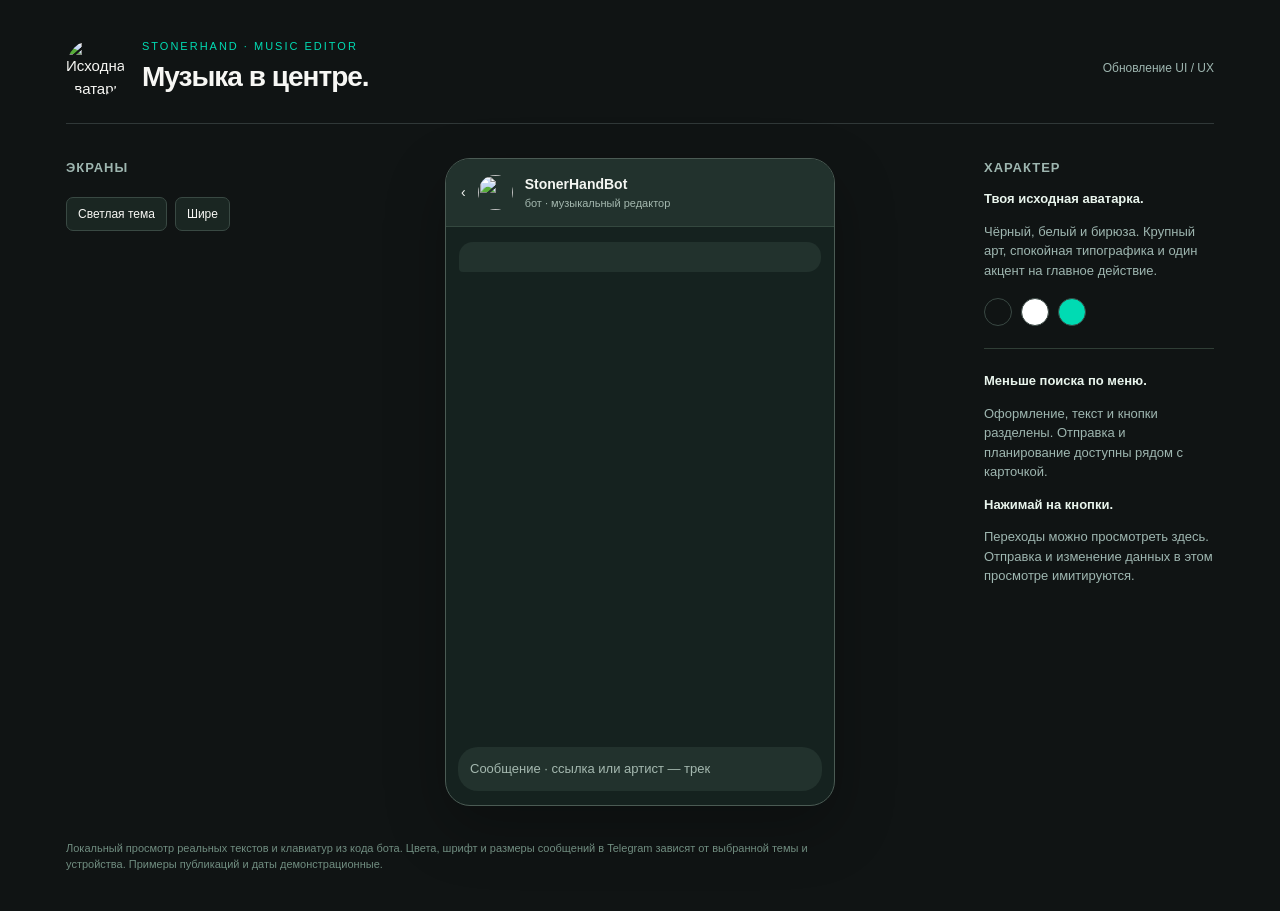
==== scripts/ui_preview.html @ 24ad0dd6 "feat: refresh Telegram editor and preserve StonerHand identity (1.16.0)" ====
<!doctype html><html lang="ru"><meta charset="utf-8"><meta name="viewport" content="width=device-width,initial-scale=1"><title>StonerHand · Новый интерфейс</title>
<style>
*{box-sizing:border-box}body{margin:0;background:#101414;color:#f7f7f4;font:15px/1.5 -apple-system,BlinkMacSystemFont,Arial,sans-serif}.page{max-width:1220px;margin:auto;padding:38px 36px}header{display:flex;gap:18px;align-items:center;border-bottom:1px solid #303838;padding-bottom:24px}header img{width:58px;height:58px;border-radius:50%}.eyebrow{color:#00dbb3;font-size:11px;letter-spacing:2px;text-transform:uppercase}h1{font-size:28px;font-weight:650;margin:1px 0;letter-spacing:-1px}.tag{margin-left:auto;color:#9eb6b0;font-size:12px}main{display:grid;grid-template-columns:230px minmax(340px,1fr) 230px;gap:42px;margin-top:34px;align-items:start}aside h2{font-size:13px;color:#9eb6b0;letter-spacing:1px;text-transform:uppercase;margin:0 0 12px}button{cursor:pointer;font:inherit}nav button{display:block;width:100%;border:0;border-left:2px solid transparent;text-align:left;background:none;padding:10px 14px;color:#abc0b9;font-size:14px}nav button[aria-current=true]{border-color:#00dbb3;color:#fff;background:#192522}nav button:hover{color:#00dbb3}.controls{display:flex;flex-wrap:wrap;gap:8px;margin:20px 0}.controls button{border:1px solid #394943;border-radius:7px;background:#1a2622;color:#f7f7f4;padding:7px 11px;font-size:12px}.phone{--chat:#15221f;--bubble:#22322d;--button:#2d423a;--fg:#f4f6f2;--muted:#a4b8af;--line:#34483f;max-width:390px;min-width:0;margin:auto;border:1px solid #4b5b54;border-radius:25px;overflow:hidden;background:var(--chat);box-shadow:0 22px 60px #0004}.phone.light{--chat:#e5ece7;--bubble:#fff;--button:#d7e4da;--fg:#1b2d26;--muted:#4e665a;--line:#c3d3c8}.phone.wide{max-width:580px}.chat-head{background:var(--bubble);color:var(--fg);display:flex;align-items:center;gap:12px;padding:15px;border-bottom:1px solid var(--line);font-size:14px}.chat-head img{width:35px;height:35px;border-radius:50%}.chat-head small{display:block;color:var(--muted);font-size:11px}.chat-body{padding:15px 13px;min-height:520px;max-height:690px;overflow:auto}.message{background:var(--bubble);color:var(--fg);border-radius:14px 14px 14px 4px;padding:15px;font-size:14px;line-height:1.5;overflow-wrap:anywhere}.message img{display:block;width:100%;border-radius:9px;margin-bottom:14px}.message b{font-weight:650}.message i{font-size:12px;color:var(--muted)}.message code{font-size:12px;color:var(--fg);background:var(--button);padding:2px 4px;border-radius:3px}.message blockquote{margin:8px 0;border-left:3px solid #00b896;padding:6px 10px;background:var(--button);border-radius:0 5px 5px 0}.row{display:flex;gap:5px;margin-top:5px}.row button{flex:1;min-width:0;min-height:43px;color:var(--fg);border:0;background:var(--button);border-radius:7px;font-size:13px;font-weight:550;padding:9px 7px;overflow-wrap:anywhere}.row button.primary{background:#3283be;color:#fff}.row button.success{background:#348959;color:white}.row button.danger{background:#aa4242;color:white}.input{margin:0 12px 14px;padding:12px;background:var(--bubble);color:var(--muted);border-radius:20px;font-size:13px}.notes{font-size:13px;color:#9eb6b0}.notes strong{color:#e9f5ed;font-weight:550}.swatches{display:flex;gap:9px;margin:18px 0}.swatches i{width:28px;height:28px;border:1px solid #3a4944;border-radius:50%}.note-rule{height:1px;background:#303e36;margin:22px 0}.toast{margin-top:14px;color:#00dbb3;font-size:12px;min-height:36px}footer{color:#708d80;font-size:11px;margin-top:34px;max-width:780px}button:focus-visible{outline:2px solid #00dbb3;outline-offset:2px}@media(max-width:1000px){main{grid-template-columns:190px 1fr}.notes{grid-column:1/-1;max-width:750px;display:flex;gap:20px}.notes section{flex:1}.phone.wide{max-width:100%}}@media(max-width:650px){.page{padding:18px 12px}h1{font-size:23px}.tag{display:none}main{display:block;margin-top:18px}nav{display:flex;overflow:auto;gap:2px;margin-bottom:18px}nav button{width:auto;white-space:nowrap;font-size:12px;padding:9px 10px;border-left:0;border-bottom:2px solid transparent}nav button[aria-current=true]{border-bottom-color:#00dbb3}.phone{width:100%}.controls{margin:14px 0}.notes{display:block;margin-top:28px}aside h2{display:none}footer{margin-top:18px}}
</style><div class="page"><header><img src="[data-uri]" alt="Исходная аватарка StonerHand"><div><div class="eyebrow">StonerHand · music editor</div><h1>Музыка в центре.</h1></div><span class="tag">Обновление UI / UX</span></header><main><aside><h2>Экраны</h2><nav id="nav"></nav><div class="controls"><button id="theme">Светлая тема</button><button id="width">Шире</button></div><div class="toast" id="toast" role="status" aria-live="polite"></div></aside><section aria-label="Просмотр интерфейса"><div class="phone" id="phone"><div class="chat-head"><span>‹</span><img src="[data-uri]" alt=""><div><strong>StonerHandBot</strong><small>бот · музыкальный редактор</small></div></div><div class="chat-body" id="chat"><div class="message" id="message"></div><div id="keyboard"></div></div><div class="input">Сообщение · ссылка или артист — трек</div></div></section><aside class="notes"><section><h2>Характер</h2><strong>Твоя исходная аватарка.</strong><p>Чёрный, белый и бирюза. Крупный арт, спокойная типографика и один акцент на главное действие.</p><div class="swatches"><i style="background:#101414"></i><i style="background:#fff"></i><i style="background:#00dbb3"></i></div></section><section><div class="note-rule"></div><strong>Меньше поиска по меню.</strong><p>Оформление, текст и кнопки разделены. Отправка и планирование доступны рядом с карточкой.</p><strong>Нажимай на кнопки.</strong><p>Переходы можно просмотреть здесь. Отправка и изменение данных в этом просмотре имитируются.</p></section></aside></main><footer>Локальный просмотр реальных текстов и клавиатур из кода бота. Цвета, шрифт и размеры сообщений в Telegram зависят от выбранной темы и устройства. Примеры публикаций и даты демонстрационные.</footer></div>
<script>
const screens=__SCREEN_DATA__;
const titles={welcome:'01 · Первый запуск',home:'02 · Главное меню',card:'03 · Карточка',editor:'04 · Редактор',send:'05 · Отправка',schedule:'06 · Планирование',settings:'07 · Настройки',drafts0:'08 · Черновики',collection:'09 · Подборка',error:'10 · Ошибка',published:'11 · Готовый пост'};
const routes={'menu:start':'home','menu:create':'create','menu:more':'settings','menu:drafts':'drafts0','menu:recent':'recent0','editor:b':'card','editor:m':'editor','editor:ap':'appearance','editor:tx':'text','editor:ls':'platforms','editor:zs':'style','editor:rs':'format','editor:ts':'intro','editor:hs':'tags','editor:o':'send','editor:qs':'schedule','editor:f':'card','editor:pv':'preview','editor:tools':'tools','editor:p':'confirm','editor:pc':'published','editor:s':'sent','crate:open':'collection','prefs:open':'settings','prefs:language':'pref_language','prefs:appearance':'pref_appearance','prefs:tags':'pref_tags'};
const nav=document.getElementById('nav');for(const [key,label] of Object.entries(titles)){const b=document.createElement('button');b.textContent=label;b.dataset.screen=key;b.onclick=()=>show(key);nav.append(b)}
function show(name){const s=screens[name]||screens.card;document.getElementById('message').innerHTML=(s.art?'<img alt="Аватарка StonerHand" src="[data-uri]">':'')+s.text.replaceAll('\n','<br>');const kb=document.getElementById('keyboard');kb.replaceChildren();for(const row of s.rows){const el=document.createElement('div');el.className='row';for(const data of row){const b=document.createElement('button');b.textContent=data.label;b.className=data.style;b.onclick=()=>act(data.action);el.append(b)}kb.append(el)}document.querySelectorAll('nav button').forEach(b=>b.setAttribute('aria-current',b.dataset.screen===name));document.getElementById('chat').scrollTop=0;document.getElementById('toast').textContent='';}
function act(action){const p=action.split('|');const key=p[1]+':'+p[2];if(action==='sample'){show('card');return}if(key==='menu:drafts'||key==='menu:recent'){show(p[2]+(p[3]||0));return}if(routes[key]){show(routes[key]);return}document.getElementById('toast').textContent=action==='external'?'В Telegram эта кнопка открывает ссылку.':'В Telegram здесь выполняется выбранное действие.';}
document.getElementById('theme').onclick=function(){document.getElementById('phone').classList.toggle('light');this.textContent=document.getElementById('phone').classList.contains('light')?'Тёмная тема':'Светлая тема'};document.getElementById('width').onclick=function(){document.getElementById('phone').classList.toggle('wide');this.textContent=document.getElementById('phone').classList.contains('wide')?'Уже':'Шире'};show('card');
</script></html>
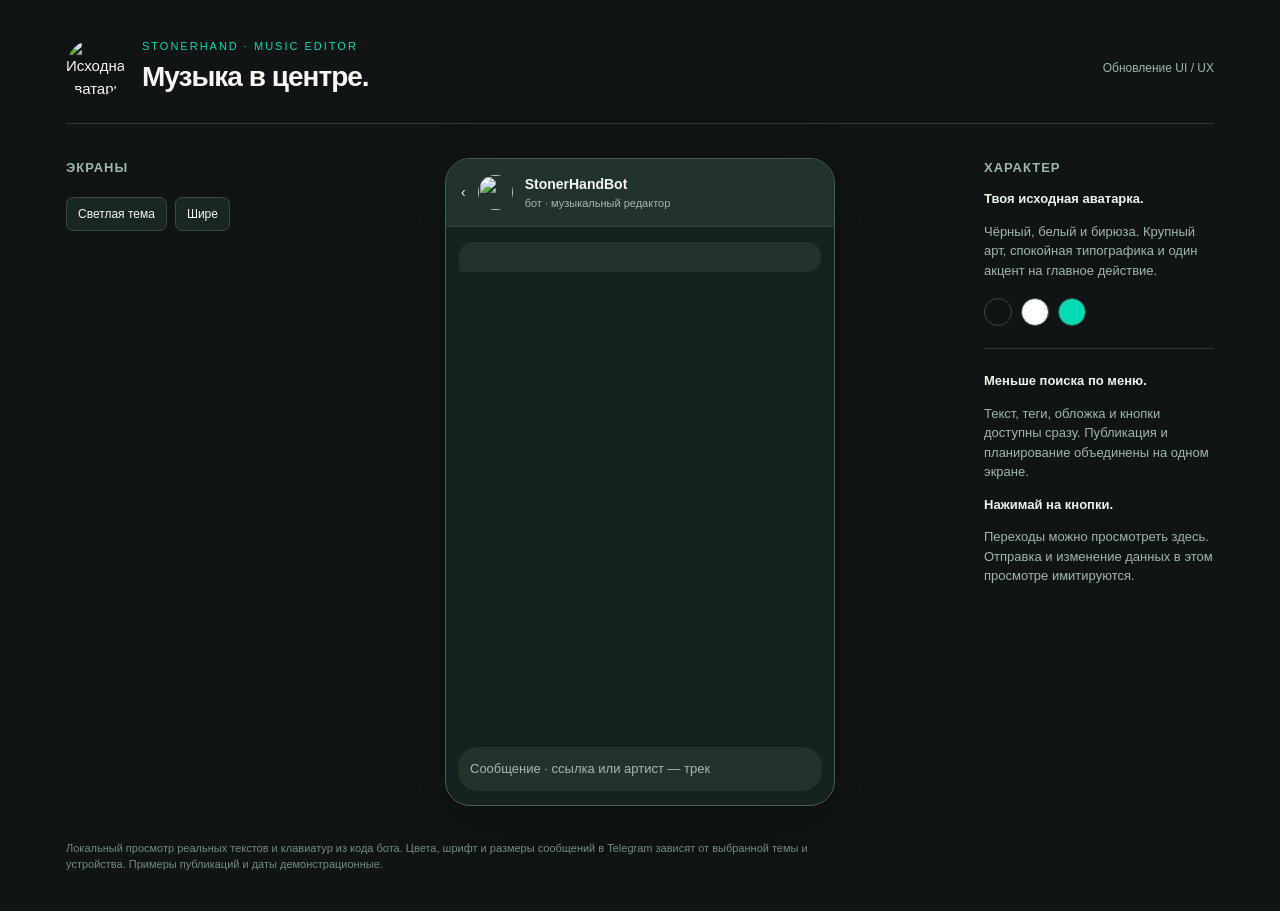
==== commit 174f0b24: "feat: simplify bot menus and rewrite editor copy (1.18.0)" ====
--- a/scripts/ui_preview.html
+++ b/scripts/ui_preview.html
@@ -1,11 +1,11 @@
 <!doctype html><html lang="ru"><meta charset="utf-8"><meta name="viewport" content="width=device-width,initial-scale=1"><title>StonerHand · Новый интерфейс</title>
 <style>
 *{box-sizing:border-box}body{margin:0;background:#101414;color:#f7f7f4;font:15px/1.5 -apple-system,BlinkMacSystemFont,Arial,sans-serif}.page{max-width:1220px;margin:auto;padding:38px 36px}header{display:flex;gap:18px;align-items:center;border-bottom:1px solid #303838;padding-bottom:24px}header img{width:58px;height:58px;border-radius:50%}.eyebrow{color:#00dbb3;font-size:11px;letter-spacing:2px;text-transform:uppercase}h1{font-size:28px;font-weight:650;margin:1px 0;letter-spacing:-1px}.tag{margin-left:auto;color:#9eb6b0;font-size:12px}main{display:grid;grid-template-columns:230px minmax(340px,1fr) 230px;gap:42px;margin-top:34px;align-items:start}aside h2{font-size:13px;color:#9eb6b0;letter-spacing:1px;text-transform:uppercase;margin:0 0 12px}button{cursor:pointer;font:inherit}nav button{display:block;width:100%;border:0;border-left:2px solid transparent;text-align:left;background:none;padding:10px 14px;color:#abc0b9;font-size:14px}nav button[aria-current=true]{border-color:#00dbb3;color:#fff;background:#192522}nav button:hover{color:#00dbb3}.controls{display:flex;flex-wrap:wrap;gap:8px;margin:20px 0}.controls button{border:1px solid #394943;border-radius:7px;background:#1a2622;color:#f7f7f4;padding:7px 11px;font-size:12px}.phone{--chat:#15221f;--bubble:#22322d;--button:#2d423a;--fg:#f4f6f2;--muted:#a4b8af;--line:#34483f;max-width:390px;min-width:0;margin:auto;border:1px solid #4b5b54;border-radius:25px;overflow:hidden;background:var(--chat);box-shadow:0 22px 60px #0004}.phone.light{--chat:#e5ece7;--bubble:#fff;--button:#d7e4da;--fg:#1b2d26;--muted:#4e665a;--line:#c3d3c8}.phone.wide{max-width:580px}.chat-head{background:var(--bubble);color:var(--fg);display:flex;align-items:center;gap:12px;padding:15px;border-bottom:1px solid var(--line);font-size:14px}.chat-head img{width:35px;height:35px;border-radius:50%}.chat-head small{display:block;color:var(--muted);font-size:11px}.chat-body{padding:15px 13px;min-height:520px;max-height:690px;overflow:auto}.message{background:var(--bubble);color:var(--fg);border-radius:14px 14px 14px 4px;padding:15px;font-size:14px;line-height:1.5;overflow-wrap:anywhere}.message img{display:block;width:100%;border-radius:9px;margin-bottom:14px}.message b{font-weight:650}.message i{font-size:12px;color:var(--muted)}.message code{font-size:12px;color:var(--fg);background:var(--button);padding:2px 4px;border-radius:3px}.message blockquote{margin:8px 0;border-left:3px solid #00b896;padding:6px 10px;background:var(--button);border-radius:0 5px 5px 0}.row{display:flex;gap:5px;margin-top:5px}.row button{flex:1;min-width:0;min-height:43px;color:var(--fg);border:0;background:var(--button);border-radius:7px;font-size:13px;font-weight:550;padding:9px 7px;overflow-wrap:anywhere}.row button.primary{background:#3283be;color:#fff}.row button.success{background:#348959;color:white}.row button.danger{background:#aa4242;color:white}.input{margin:0 12px 14px;padding:12px;background:var(--bubble);color:var(--muted);border-radius:20px;font-size:13px}.notes{font-size:13px;color:#9eb6b0}.notes strong{color:#e9f5ed;font-weight:550}.swatches{display:flex;gap:9px;margin:18px 0}.swatches i{width:28px;height:28px;border:1px solid #3a4944;border-radius:50%}.note-rule{height:1px;background:#303e36;margin:22px 0}.toast{margin-top:14px;color:#00dbb3;font-size:12px;min-height:36px}footer{color:#708d80;font-size:11px;margin-top:34px;max-width:780px}button:focus-visible{outline:2px solid #00dbb3;outline-offset:2px}@media(max-width:1000px){main{grid-template-columns:190px 1fr}.notes{grid-column:1/-1;max-width:750px;display:flex;gap:20px}.notes section{flex:1}.phone.wide{max-width:100%}}@media(max-width:650px){.page{padding:18px 12px}h1{font-size:23px}.tag{display:none}main{display:block;margin-top:18px}nav{display:flex;overflow:auto;gap:2px;margin-bottom:18px}nav button{width:auto;white-space:nowrap;font-size:12px;padding:9px 10px;border-left:0;border-bottom:2px solid transparent}nav button[aria-current=true]{border-bottom-color:#00dbb3}.phone{width:100%}.controls{margin:14px 0}.notes{display:block;margin-top:28px}aside h2{display:none}footer{margin-top:18px}}
-</style><div class="page"><header><img src="[data-uri]" alt="Исходная аватарка StonerHand"><div><div class="eyebrow">StonerHand · music editor</div><h1>Музыка в центре.</h1></div><span class="tag">Обновление UI / UX</span></header><main><aside><h2>Экраны</h2><nav id="nav"></nav><div class="controls"><button id="theme">Светлая тема</button><button id="width">Шире</button></div><div class="toast" id="toast" role="status" aria-live="polite"></div></aside><section aria-label="Просмотр интерфейса"><div class="phone" id="phone"><div class="chat-head"><span>‹</span><img src="[data-uri]" alt=""><div><strong>StonerHandBot</strong><small>бот · музыкальный редактор</small></div></div><div class="chat-body" id="chat"><div class="message" id="message"></div><div id="keyboard"></div></div><div class="input">Сообщение · ссылка или артист — трек</div></div></section><aside class="notes"><section><h2>Характер</h2><strong>Твоя исходная аватарка.</strong><p>Чёрный, белый и бирюза. Крупный арт, спокойная типографика и один акцент на главное действие.</p><div class="swatches"><i style="background:#101414"></i><i style="background:#fff"></i><i style="background:#00dbb3"></i></div></section><section><div class="note-rule"></div><strong>Меньше поиска по меню.</strong><p>Оформление, текст и кнопки разделены. Отправка и планирование доступны рядом с карточкой.</p><strong>Нажимай на кнопки.</strong><p>Переходы можно просмотреть здесь. Отправка и изменение данных в этом просмотре имитируются.</p></section></aside></main><footer>Локальный просмотр реальных текстов и клавиатур из кода бота. Цвета, шрифт и размеры сообщений в Telegram зависят от выбранной темы и устройства. Примеры публикаций и даты демонстрационные.</footer></div>
+</style><div class="page"><header><img src="[data-uri]" alt="Исходная аватарка StonerHand"><div><div class="eyebrow">StonerHand · music editor</div><h1>Музыка в центре.</h1></div><span class="tag">Обновление UI / UX</span></header><main><aside><h2>Экраны</h2><nav id="nav"></nav><div class="controls"><button id="theme">Светлая тема</button><button id="width">Шире</button></div><div class="toast" id="toast" role="status" aria-live="polite"></div></aside><section aria-label="Просмотр интерфейса"><div class="phone" id="phone"><div class="chat-head"><span>‹</span><img src="[data-uri]" alt=""><div><strong>StonerHandBot</strong><small>бот · музыкальный редактор</small></div></div><div class="chat-body" id="chat"><div class="message" id="message"></div><div id="keyboard"></div></div><div class="input">Сообщение · ссылка или артист — трек</div></div></section><aside class="notes"><section><h2>Характер</h2><strong>Твоя исходная аватарка.</strong><p>Чёрный, белый и бирюза. Крупный арт, спокойная типографика и один акцент на главное действие.</p><div class="swatches"><i style="background:#101414"></i><i style="background:#fff"></i><i style="background:#00dbb3"></i></div></section><section><div class="note-rule"></div><strong>Меньше поиска по меню.</strong><p>Текст, теги, обложка и кнопки доступны сразу. Публикация и планирование объединены на одном экране.</p><strong>Нажимай на кнопки.</strong><p>Переходы можно просмотреть здесь. Отправка и изменение данных в этом просмотре имитируются.</p></section></aside></main><footer>Локальный просмотр реальных текстов и клавиатур из кода бота. Цвета, шрифт и размеры сообщений в Telegram зависят от выбранной темы и устройства. Примеры публикаций и даты демонстрационные.</footer></div>
 <script>
 const screens=__SCREEN_DATA__;
-const titles={welcome:'01 · Первый запуск',home:'02 · Главное меню',card:'03 · Карточка',editor:'04 · Редактор',send:'05 · Отправка',schedule:'06 · Планирование',settings:'07 · Настройки',drafts0:'08 · Черновики',collection:'09 · Подборка',error:'10 · Ошибка',published:'11 · Готовый пост'};
-const routes={'menu:start':'home','menu:create':'create','menu:more':'settings','menu:drafts':'drafts0','menu:recent':'recent0','editor:b':'card','editor:m':'editor','editor:ap':'appearance','editor:tx':'text','editor:ls':'platforms','editor:zs':'style','editor:rs':'format','editor:ts':'intro','editor:hs':'tags','editor:o':'send','editor:qs':'schedule','editor:f':'card','editor:pv':'preview','editor:tools':'tools','editor:p':'confirm','editor:pc':'published','editor:s':'sent','crate:open':'collection','prefs:open':'settings','prefs:language':'pref_language','prefs:appearance':'pref_appearance','prefs:tags':'pref_tags'};
+const titles={welcome:'01 · Первый запуск',home:'02 · Главное меню',card:'03 · Карточка',editor:'04 · Редактор',send:'05 · Отправка',schedule:'06 · Планирование',settings:'07 · Настройки',drafts0:'08 · Черновики',collection:'09 · Подборка',error:'10 · Ошибка',published:'11 · Готовый пост',soundtrack:'12 · Саундтрек',ten_items:'13 · Десять позиций',video:'14 · YouTube'};
+const routes={'menu:library':'library','editor:ti':'intro_input','editor:ht':'tag_options','prefs:defaults':'pref_defaults','prefs:collection':'pref_collection','menu:start':'home','menu:create':'create','menu:more':'settings','menu:drafts':'drafts0','menu:recent':'recent0','editor:b':'card','editor:m':'editor','editor:ap':'appearance','editor:tx':'text','editor:ls':'platforms','editor:zs':'style','editor:rs':'format','editor:ts':'intro','editor:hs':'tags','editor:o':'send','editor:qs':'schedule','editor:f':'card','editor:pv':'preview','editor:tools':'tools','editor:p':'confirm','editor:pc':'published','editor:s':'sent','crate:open':'collection','prefs:open':'settings','prefs:language':'pref_language','prefs:appearance':'pref_appearance','prefs:tags':'pref_tags','prefs:layout':'pref_layout','prefs:grouping':'pref_grouping','prefs:artwork':'pref_artwork'};
 const nav=document.getElementById('nav');for(const [key,label] of Object.entries(titles)){const b=document.createElement('button');b.textContent=label;b.dataset.screen=key;b.onclick=()=>show(key);nav.append(b)}
 function show(name){const s=screens[name]||screens.card;document.getElementById('message').innerHTML=(s.art?'<img alt="Аватарка StonerHand" src="[data-uri]">':'')+s.text.replaceAll('\n','<br>');const kb=document.getElementById('keyboard');kb.replaceChildren();for(const row of s.rows){const el=document.createElement('div');el.className='row';for(const data of row){const b=document.createElement('button');b.textContent=data.label;b.className=data.style;b.onclick=()=>act(data.action);el.append(b)}kb.append(el)}document.querySelectorAll('nav button').forEach(b=>b.setAttribute('aria-current',b.dataset.screen===name));document.getElementById('chat').scrollTop=0;document.getElementById('toast').textContent='';}
 function act(action){const p=action.split('|');const key=p[1]+':'+p[2];if(action==='sample'){show('card');return}if(key==='menu:drafts'||key==='menu:recent'){show(p[2]+(p[3]||0));return}if(routes[key]){show(routes[key]);return}document.getElementById('toast').textContent=action==='external'?'В Telegram эта кнопка открывает ссылку.':'В Telegram здесь выполняется выбранное действие.';}
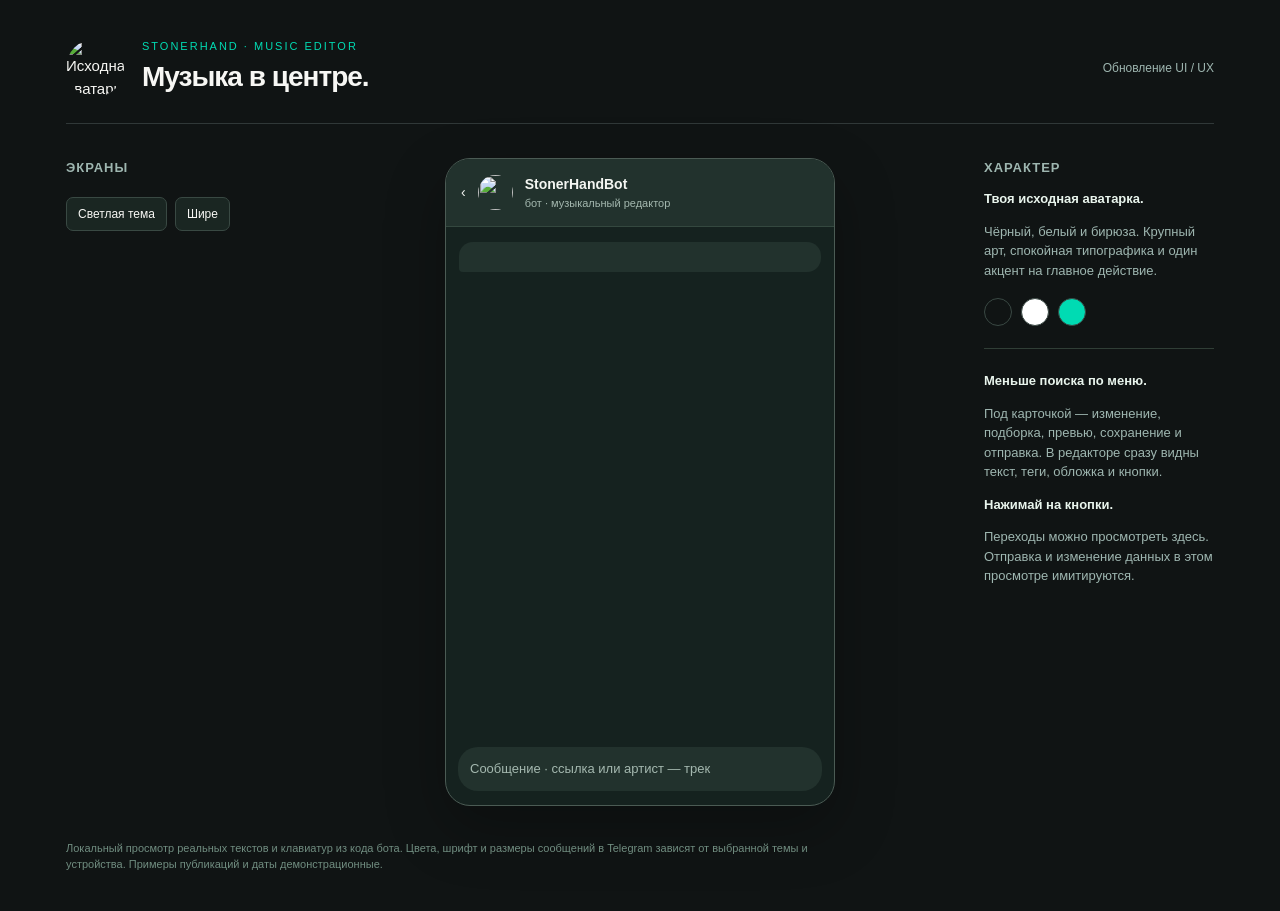
==== commit 7e3ed9ed: "feat: rebuild post workspace and harden editing and delivery (1.19.0)" ====
--- a/scripts/ui_preview.html
+++ b/scripts/ui_preview.html
@@ -1,13 +1,13 @@
 <!doctype html><html lang="ru"><meta charset="utf-8"><meta name="viewport" content="width=device-width,initial-scale=1"><title>StonerHand · Новый интерфейс</title>
 <style>
 *{box-sizing:border-box}body{margin:0;background:#101414;color:#f7f7f4;font:15px/1.5 -apple-system,BlinkMacSystemFont,Arial,sans-serif}.page{max-width:1220px;margin:auto;padding:38px 36px}header{display:flex;gap:18px;align-items:center;border-bottom:1px solid #303838;padding-bottom:24px}header img{width:58px;height:58px;border-radius:50%}.eyebrow{color:#00dbb3;font-size:11px;letter-spacing:2px;text-transform:uppercase}h1{font-size:28px;font-weight:650;margin:1px 0;letter-spacing:-1px}.tag{margin-left:auto;color:#9eb6b0;font-size:12px}main{display:grid;grid-template-columns:230px minmax(340px,1fr) 230px;gap:42px;margin-top:34px;align-items:start}aside h2{font-size:13px;color:#9eb6b0;letter-spacing:1px;text-transform:uppercase;margin:0 0 12px}button{cursor:pointer;font:inherit}nav button{display:block;width:100%;border:0;border-left:2px solid transparent;text-align:left;background:none;padding:10px 14px;color:#abc0b9;font-size:14px}nav button[aria-current=true]{border-color:#00dbb3;color:#fff;background:#192522}nav button:hover{color:#00dbb3}.controls{display:flex;flex-wrap:wrap;gap:8px;margin:20px 0}.controls button{border:1px solid #394943;border-radius:7px;background:#1a2622;color:#f7f7f4;padding:7px 11px;font-size:12px}.phone{--chat:#15221f;--bubble:#22322d;--button:#2d423a;--fg:#f4f6f2;--muted:#a4b8af;--line:#34483f;max-width:390px;min-width:0;margin:auto;border:1px solid #4b5b54;border-radius:25px;overflow:hidden;background:var(--chat);box-shadow:0 22px 60px #0004}.phone.light{--chat:#e5ece7;--bubble:#fff;--button:#d7e4da;--fg:#1b2d26;--muted:#4e665a;--line:#c3d3c8}.phone.wide{max-width:580px}.chat-head{background:var(--bubble);color:var(--fg);display:flex;align-items:center;gap:12px;padding:15px;border-bottom:1px solid var(--line);font-size:14px}.chat-head img{width:35px;height:35px;border-radius:50%}.chat-head small{display:block;color:var(--muted);font-size:11px}.chat-body{padding:15px 13px;min-height:520px;max-height:690px;overflow:auto}.message{background:var(--bubble);color:var(--fg);border-radius:14px 14px 14px 4px;padding:15px;font-size:14px;line-height:1.5;overflow-wrap:anywhere}.message img{display:block;width:100%;border-radius:9px;margin-bottom:14px}.message b{font-weight:650}.message i{font-size:12px;color:var(--muted)}.message code{font-size:12px;color:var(--fg);background:var(--button);padding:2px 4px;border-radius:3px}.message blockquote{margin:8px 0;border-left:3px solid #00b896;padding:6px 10px;background:var(--button);border-radius:0 5px 5px 0}.row{display:flex;gap:5px;margin-top:5px}.row button{flex:1;min-width:0;min-height:43px;color:var(--fg);border:0;background:var(--button);border-radius:7px;font-size:13px;font-weight:550;padding:9px 7px;overflow-wrap:anywhere}.row button.primary{background:#3283be;color:#fff}.row button.success{background:#348959;color:white}.row button.danger{background:#aa4242;color:white}.input{margin:0 12px 14px;padding:12px;background:var(--bubble);color:var(--muted);border-radius:20px;font-size:13px}.notes{font-size:13px;color:#9eb6b0}.notes strong{color:#e9f5ed;font-weight:550}.swatches{display:flex;gap:9px;margin:18px 0}.swatches i{width:28px;height:28px;border:1px solid #3a4944;border-radius:50%}.note-rule{height:1px;background:#303e36;margin:22px 0}.toast{margin-top:14px;color:#00dbb3;font-size:12px;min-height:36px}footer{color:#708d80;font-size:11px;margin-top:34px;max-width:780px}button:focus-visible{outline:2px solid #00dbb3;outline-offset:2px}@media(max-width:1000px){main{grid-template-columns:190px 1fr}.notes{grid-column:1/-1;max-width:750px;display:flex;gap:20px}.notes section{flex:1}.phone.wide{max-width:100%}}@media(max-width:650px){.page{padding:18px 12px}h1{font-size:23px}.tag{display:none}main{display:block;margin-top:18px}nav{display:flex;overflow:auto;gap:2px;margin-bottom:18px}nav button{width:auto;white-space:nowrap;font-size:12px;padding:9px 10px;border-left:0;border-bottom:2px solid transparent}nav button[aria-current=true]{border-bottom-color:#00dbb3}.phone{width:100%}.controls{margin:14px 0}.notes{display:block;margin-top:28px}aside h2{display:none}footer{margin-top:18px}}
-</style><div class="page"><header><img src="[data-uri]" alt="Исходная аватарка StonerHand"><div><div class="eyebrow">StonerHand · music editor</div><h1>Музыка в центре.</h1></div><span class="tag">Обновление UI / UX</span></header><main><aside><h2>Экраны</h2><nav id="nav"></nav><div class="controls"><button id="theme">Светлая тема</button><button id="width">Шире</button></div><div class="toast" id="toast" role="status" aria-live="polite"></div></aside><section aria-label="Просмотр интерфейса"><div class="phone" id="phone"><div class="chat-head"><span>‹</span><img src="[data-uri]" alt=""><div><strong>StonerHandBot</strong><small>бот · музыкальный редактор</small></div></div><div class="chat-body" id="chat"><div class="message" id="message"></div><div id="keyboard"></div></div><div class="input">Сообщение · ссылка или артист — трек</div></div></section><aside class="notes"><section><h2>Характер</h2><strong>Твоя исходная аватарка.</strong><p>Чёрный, белый и бирюза. Крупный арт, спокойная типографика и один акцент на главное действие.</p><div class="swatches"><i style="background:#101414"></i><i style="background:#fff"></i><i style="background:#00dbb3"></i></div></section><section><div class="note-rule"></div><strong>Меньше поиска по меню.</strong><p>Текст, теги, обложка и кнопки доступны сразу. Публикация и планирование объединены на одном экране.</p><strong>Нажимай на кнопки.</strong><p>Переходы можно просмотреть здесь. Отправка и изменение данных в этом просмотре имитируются.</p></section></aside></main><footer>Локальный просмотр реальных текстов и клавиатур из кода бота. Цвета, шрифт и размеры сообщений в Telegram зависят от выбранной темы и устройства. Примеры публикаций и даты демонстрационные.</footer></div>
+</style><div class="page"><header><img src="[data-uri]" alt="Исходная аватарка StonerHand"><div><div class="eyebrow">StonerHand · music editor</div><h1>Музыка в центре.</h1></div><span class="tag">Обновление UI / UX</span></header><main><aside><h2>Экраны</h2><nav id="nav"></nav><div class="controls"><button id="theme">Светлая тема</button><button id="width">Шире</button></div><div class="toast" id="toast" role="status" aria-live="polite"></div></aside><section aria-label="Просмотр интерфейса"><div class="phone" id="phone"><div class="chat-head"><span>‹</span><img src="[data-uri]" alt=""><div><strong>StonerHandBot</strong><small>бот · музыкальный редактор</small></div></div><div class="chat-body" id="chat"><div class="message" id="message"></div><div id="keyboard"></div></div><div class="input">Сообщение · ссылка или артист — трек</div></div></section><aside class="notes"><section><h2>Характер</h2><strong>Твоя исходная аватарка.</strong><p>Чёрный, белый и бирюза. Крупный арт, спокойная типографика и один акцент на главное действие.</p><div class="swatches"><i style="background:#101414"></i><i style="background:#fff"></i><i style="background:#00dbb3"></i></div></section><section><div class="note-rule"></div><strong>Меньше поиска по меню.</strong><p>Под карточкой — изменение, подборка, превью, сохранение и отправка. В редакторе сразу видны текст, теги, обложка и кнопки.</p><strong>Нажимай на кнопки.</strong><p>Переходы можно просмотреть здесь. Отправка и изменение данных в этом просмотре имитируются.</p></section></aside></main><footer>Локальный просмотр реальных текстов и клавиатур из кода бота. Цвета, шрифт и размеры сообщений в Telegram зависят от выбранной темы и устройства. Примеры публикаций и даты демонстрационные.</footer></div>
 <script>
 const screens=__SCREEN_DATA__;
-const titles={welcome:'01 · Первый запуск',home:'02 · Главное меню',card:'03 · Карточка',editor:'04 · Редактор',send:'05 · Отправка',schedule:'06 · Планирование',settings:'07 · Настройки',drafts0:'08 · Черновики',collection:'09 · Подборка',error:'10 · Ошибка',published:'11 · Готовый пост',soundtrack:'12 · Саундтрек',ten_items:'13 · Десять позиций',video:'14 · YouTube'};
-const routes={'menu:library':'library','editor:ti':'intro_input','editor:ht':'tag_options','prefs:defaults':'pref_defaults','prefs:collection':'pref_collection','menu:start':'home','menu:create':'create','menu:more':'settings','menu:drafts':'drafts0','menu:recent':'recent0','editor:b':'card','editor:m':'editor','editor:ap':'appearance','editor:tx':'text','editor:ls':'platforms','editor:zs':'style','editor:rs':'format','editor:ts':'intro','editor:hs':'tags','editor:o':'send','editor:qs':'schedule','editor:f':'card','editor:pv':'preview','editor:tools':'tools','editor:p':'confirm','editor:pc':'published','editor:s':'sent','crate:open':'collection','prefs:open':'settings','prefs:language':'pref_language','prefs:appearance':'pref_appearance','prefs:tags':'pref_tags','prefs:layout':'pref_layout','prefs:grouping':'pref_grouping','prefs:artwork':'pref_artwork'};
+const titles={welcome:'01 · Первый запуск',home:'02 · Главное меню',card:'03 · Карточка',editor:'04 · Редактор',send:'05 · Отправка',schedule:'06 · Планирование',settings:'07 · Настройки',drafts0:'08 · Мои посты',collection:'09 · Подборка',error:'10 · Ошибка',published:'11 · Готовый пост',soundtrack:'12 · Саундтрек',ten_items:'13 · Десять позиций',video:'14 · YouTube'};
+const routes={'editor:sv':'saved_card','editor:why_tags':'tag_explanation','crate:select':'collection_item','menu:library':'library','editor:ti':'intro_input','editor:ht':'tag_options','prefs:defaults':'pref_defaults','prefs:collection':'pref_collection','menu:start':'home','menu:create':'create','menu:more':'settings','menu:drafts':'drafts0','menu:recent':'recent0','editor:b':'card','editor:m':'editor','editor:ap':'appearance','editor:tx':'text','editor:ls':'platforms','editor:zs':'style','editor:rs':'format','editor:ts':'intro','editor:hs':'tags','editor:o':'send','editor:qs':'schedule','editor:f':'card','editor:pv':'preview','editor:tools':'tools','editor:p':'confirm','editor:pc':'published','editor:s':'sent','crate:open':'collection','prefs:open':'settings','prefs:language':'pref_language','prefs:appearance':'pref_appearance','prefs:tags':'pref_tags','prefs:layout':'pref_layout','prefs:grouping':'pref_grouping','prefs:artwork':'pref_artwork'};
 const nav=document.getElementById('nav');for(const [key,label] of Object.entries(titles)){const b=document.createElement('button');b.textContent=label;b.dataset.screen=key;b.onclick=()=>show(key);nav.append(b)}
 function show(name){const s=screens[name]||screens.card;document.getElementById('message').innerHTML=(s.art?'<img alt="Аватарка StonerHand" src="[data-uri]">':'')+s.text.replaceAll('\n','<br>');const kb=document.getElementById('keyboard');kb.replaceChildren();for(const row of s.rows){const el=document.createElement('div');el.className='row';for(const data of row){const b=document.createElement('button');b.textContent=data.label;b.className=data.style;b.onclick=()=>act(data.action);el.append(b)}kb.append(el)}document.querySelectorAll('nav button').forEach(b=>b.setAttribute('aria-current',b.dataset.screen===name));document.getElementById('chat').scrollTop=0;document.getElementById('toast').textContent='';}
-function act(action){const p=action.split('|');const key=p[1]+':'+p[2];if(action==='sample'){show('card');return}if(key==='menu:drafts'||key==='menu:recent'){show(p[2]+(p[3]||0));return}if(routes[key]){show(routes[key]);return}document.getElementById('toast').textContent=action==='external'?'В Telegram эта кнопка открывает ссылку.':'В Telegram здесь выполняется выбранное действие.';}
+function act(action){const p=action.split('|');const key=p[1]+':'+p[2];if(action==='sample'){show('card');return}if(key==='menu:drafts'||key==='menu:recent'){show(p[2]+(p[3]||0));return}if(key==='menu:postfilter'){show('filter_'+p[3]);return}if(routes[key]){show(routes[key]);return}document.getElementById('toast').textContent=action==='external'?'В Telegram эта кнопка открывает ссылку.':'В Telegram здесь выполняется выбранное действие.';}
 document.getElementById('theme').onclick=function(){document.getElementById('phone').classList.toggle('light');this.textContent=document.getElementById('phone').classList.contains('light')?'Тёмная тема':'Светлая тема'};document.getElementById('width').onclick=function(){document.getElementById('phone').classList.toggle('wide');this.textContent=document.getElementById('phone').classList.contains('wide')?'Уже':'Шире'};show('card');
 </script></html>
